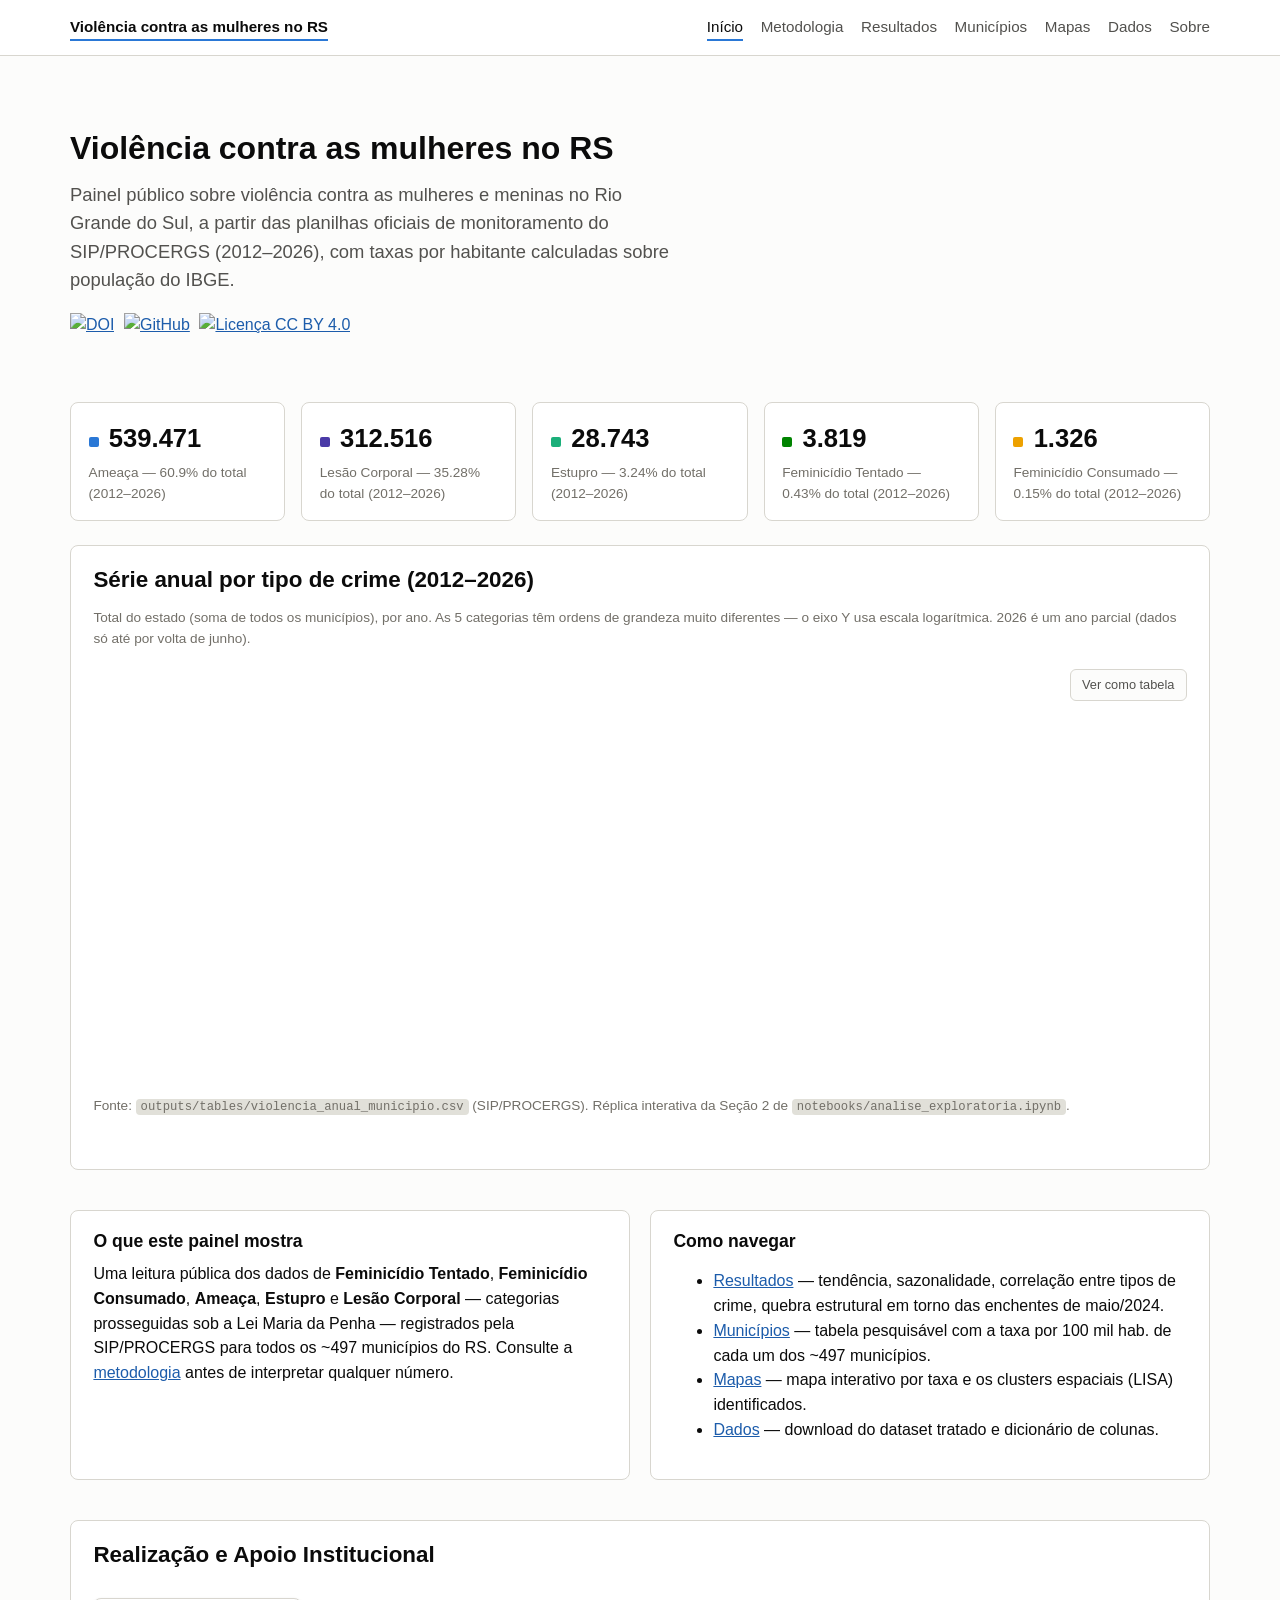
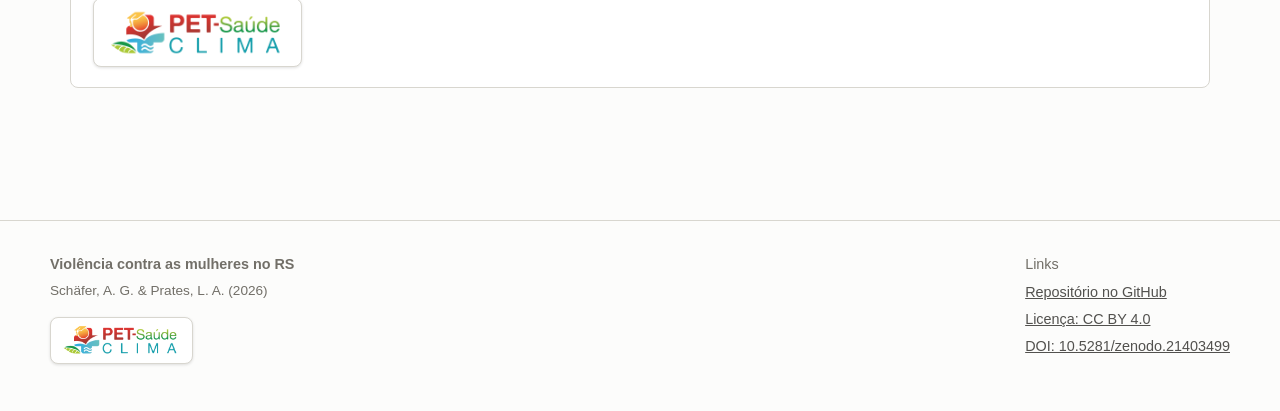
==== docs/index.html @ ee433ec4 "Adiciona portal público (GitHub Pages) e dataset tratado Instrumenta analise_exploratoria.ipynb e an" ====
<!doctype html>
<html lang="pt-BR">
<head>
<meta charset="utf-8">
<meta name="viewport" content="width=device-width, initial-scale=1">
<title>Violência contra as mulheres no RS</title>
<meta name="description" content="Painel público de dados sobre violência contra as mulheres e meninas no Rio Grande do Sul, a partir das planilhas do SIP/PROCERGS (2012-2026).">
<link rel="icon" type="image/x-icon" href="assets/img/favicon.ico">
<link rel="icon" type="image/png" sizes="32x32" href="assets/img/favicon-32.png">
<link rel="icon" type="image/png" sizes="16x16" href="assets/img/favicon-16.png">
<link rel="apple-touch-icon" href="assets/img/apple-touch-icon.png">
<meta name="theme-color" content="#0b0b0b">
<link rel="canonical" href="https://alexandrogschafer.github.io/violencia-mulheres-rs/index.html">
<meta property="og:type" content="website">
<meta property="og:site_name" content="Violência contra as mulheres no RS">
<meta property="og:locale" content="pt_BR">
<meta property="og:title" content="Violência contra as mulheres no RS">
<meta property="og:description" content="Painel público de dados sobre violência contra as mulheres e meninas no Rio Grande do Sul, a partir das planilhas do SIP/PROCERGS (2012-2026).">
<meta property="og:url" content="https://alexandrogschafer.github.io/violencia-mulheres-rs/index.html">
<meta property="og:image" content="https://alexandrogschafer.github.io/violencia-mulheres-rs/assets/img/og-cover.png">
<meta name="twitter:card" content="summary_large_image">
<meta name="twitter:title" content="Violência contra as mulheres no RS">
<meta name="twitter:description" content="Painel público de dados sobre violência contra as mulheres e meninas no Rio Grande do Sul, a partir das planilhas do SIP/PROCERGS (2012-2026).">
<meta name="twitter:image" content="https://alexandrogschafer.github.io/violencia-mulheres-rs/assets/img/og-cover.png">
<link rel="stylesheet" href="assets/css/site.css">
</head>
<body>
<a href="#main-content" class="skip-link">Pular para o conteúdo</a>
<header class="site-header">
  <nav class="site-nav">
    <span class="brand"><a href="index.html">Violência contra as mulheres no RS</a></span>
    <ul>
      <li><a href="index.html">Início</a></li>
      <li><a href="metodologia.html">Metodologia</a></li>
      <li><a href="resultados.html">Resultados</a></li>
      <li><a href="municipios.html">Municípios</a></li>
      <li><a href="mapas.html">Mapas</a></li>
      <li><a href="dados.html">Dados</a></li>
      <li><a href="sobre.html">Sobre</a></li>
    </ul>
  </nav>
</header>

<main id="main-content">
  <section class="hero">
    <h1>Violência contra as mulheres no RS</h1>
    <p class="lede">
      Painel público sobre violência contra as mulheres e meninas no Rio Grande do Sul,
      a partir das planilhas oficiais de monitoramento do SIP/PROCERGS (2012–2026), com
      taxas por habitante calculadas sobre população do IBGE.
    </p>
    <div class="badges">
      <a href="https://doi.org/10.5281/zenodo.21403499"><img alt="DOI" src="https://zenodo.org/badge/DOI/10.5281/zenodo.21403499.svg"></a>
      <a href="https://github.com/Alexandrogschafer/violencia-mulheres-rs"><img alt="GitHub" src="https://img.shields.io/badge/GitHub-reposit%C3%B3rio-181717?logo=github"></a>
      <a href="https://github.com/Alexandrogschafer/violencia-mulheres-rs/blob/master/LICENSE"><img alt="Licença CC BY 4.0" src="https://img.shields.io/badge/licen%C3%A7a-CC%20BY%204.0-lightgrey"></a>
    </div>
  </section>

  <div id="totais-tiles" class="stat-row" aria-label="Total de casos por tipo de crime, 2012-2026"></div>

  <section class="card">
    <h2>Série anual por tipo de crime (2012–2026)</h2>
    <p class="muted small">
      Total do estado (soma de todos os municípios), por ano. As 5 categorias têm ordens
      de grandeza muito diferentes — o eixo Y usa escala logarítmica.
      2026 é um ano parcial (dados só até por volta de junho).
    </p>
    <figure class="chart-figure" id="fig-trend">
      <div class="chart-toolbar">
        <button class="btn-toggle" type="button" aria-pressed="false">Ver como tabela</button>
      </div>
      <div class="chart-canvas-wrap" style="height:380px">
        <canvas id="chart-trend" role="img" aria-label="Série anual de casos por tipo de crime, 2012 a 2026"></canvas>
      </div>
      <div class="table-view" id="table-trend"></div>
      <figcaption>
        Fonte: <code>outputs/tables/violencia_anual_municipio.csv</code> (SIP/PROCERGS). Réplica
        interativa da Seção 2 de <code>notebooks/analise_exploratoria.ipynb</code>.
      </figcaption>
    </figure>
  </section>

  <section class="grid-2">
    <div class="card">
      <h3>O que este painel mostra</h3>
      <p>
        Uma leitura pública dos dados de <strong>Feminicídio Tentado</strong>,
        <strong>Feminicídio Consumado</strong>, <strong>Ameaça</strong>, <strong>Estupro</strong>
        e <strong>Lesão Corporal</strong> — categorias prosseguidas sob a Lei Maria da Penha —
        registrados pela SIP/PROCERGS para todos os ~497 municípios do RS.
        Consulte a <a href="metodologia.html">metodologia</a> antes de interpretar qualquer número.
      </p>
    </div>
    <div class="card">
      <h3>Como navegar</h3>
      <ul>
        <li><a href="resultados.html">Resultados</a> — tendência, sazonalidade, correlação entre tipos de crime, quebra estrutural em torno das enchentes de maio/2024.</li>
        <li><a href="municipios.html">Municípios</a> — tabela pesquisável com a taxa por 100 mil hab. de cada um dos ~497 municípios.</li>
        <li><a href="mapas.html">Mapas</a> — mapa interativo por taxa e os clusters espaciais (LISA) identificados.</li>
        <li><a href="dados.html">Dados</a> — download do dataset tratado e dicionário de colunas.</li>
      </ul>
    </div>
  </section>

  <section class="card institutional-section">
    <h2>Realização e Apoio Institucional</h2>
    <div class="institutional-logo">
      <img src="assets/img/logo_petclima.png" alt="Logotipo do PET Saúde Clima" width="772" height="212">
    </div>
  </section>
</main>

<footer class="site-footer">
  <div class="footer-inner">
    <div class="footer-brand">
      <strong>Violência contra as mulheres no RS</strong>
      <p class="muted small">Schäfer, A. G. &amp; Prates, L. A. (2026)</p>
      <div class="institutional-logo footer-logo">
        <img src="assets/img/logo_petclima.png" alt="Logotipo do PET Saúde Clima" width="772" height="212">
      </div>
    </div>
    <div>
      <span class="muted">Links</span>
      <ul>
        <li><a href="https://github.com/Alexandrogschafer/violencia-mulheres-rs">Repositório no GitHub</a></li>
        <li><a href="https://github.com/Alexandrogschafer/violencia-mulheres-rs/blob/master/LICENSE">Licença: CC BY 4.0</a></li>
        <li><a href="https://doi.org/10.5281/zenodo.21403499">DOI: 10.5281/zenodo.21403499</a></li>
      </ul>
    </div>
  </div>
</footer>

<script src="https://cdn.jsdelivr.net/npm/chart.js@4.4.4/dist/chart.umd.min.js"></script>
<script src="assets/js/charts.js"></script>
<script src="assets/js/tables.js"></script>
<script src="assets/js/nav.js"></script>
<script>
(async function () {
  const totaisPorTipo = await fetch("assets/data/tables/totais_por_tipo.json").then(r => r.json());
  const serieAnual = await fetch("assets/data/tables/totais_anuais_estado.json").then(r => r.json());

  // Tiles de headline: total de casos por tipo, 2012-2026.
  const tilesEl = document.getElementById("totais-tiles");
  totaisPorTipo
    .sort((a, b) => b.casos_total - a.casos_total)
    .forEach(row => {
      const tile = document.createElement("div");
      tile.className = "stat-tile";
      tile.innerHTML = `
        <div class="value"><span class="swatch" style="background:${SiteCharts.crimeColor(row.tipo_crime)}"></span>${SiteCharts.fmtInt(row.casos_total)}</div>
        <div class="label">${row.tipo_crime} — ${row["participacao_%"]}% do total (2012–2026)</div>`;
      tilesEl.appendChild(tile);
    });

  // Gráfico de série anual (linha, escala log).
  const canvas = document.getElementById("chart-trend");
  SiteCharts.renderTrendChart(canvas, serieAnual, { logScale: true, showLegend: true });

  const tableEl = document.getElementById("table-trend");
  const tipos = [...new Set(serieAnual.map(d => d.tipo_crime))];
  const anos = [...new Set(serieAnual.map(d => d.ano))].sort();
  const linhas = anos.map(ano => {
    const linha = { ano };
    tipos.forEach(tipo => {
      const item = serieAnual.find(d => d.ano === ano && d.tipo_crime === tipo);
      linha[tipo] = item ? item.casos_total : null;
    });
    return linha;
  });
  const colunas = [{ key: "ano", label: "Ano", numeric: true }].concat(
    tipos.map(tipo => ({ key: tipo, label: tipo, numeric: true, format: v => v == null ? "—" : SiteCharts.fmtInt(v) }))
  );
  SiteTables.renderTable(tableEl, colunas, linhas, { defaultSort: { key: "ano", dir: "desc" } });
  SiteTables.wireToggle(document.getElementById("fig-trend"));
})();
</script>
</body>
</html>
---- docs/assets/css/site.css ----
/* Portal — Violência contra as mulheres no RS
   Paleta: mesma identidade usada em todas as notebooks (CRIME_COLORS),
   validada com o script de acessibilidade de cor (validate_palette.js)
   para claro e escuro — ver notas no README do repositório. */

:root {
  --surface: #fcfcfb;
  --surface-raised: #ffffff;
  --ink-primary: #0b0b0b;
  --ink-secondary: #52514e;
  --muted: #726f68;
  --grid: #e1e0d9;
  --border: #d8d6cf;
  --link: #1c5cab;
  --link-visited: #184f95;
  --danger: #b3312c;

  --crime-ameaca: #2a78d6;
  --crime-estupro: #1baf7a;
  --crime-fem-consumado: #eda100;
  --crime-fem-tentado: #008300;
  --crime-lesao: #4a3aa7;

  --font-sans: -apple-system, BlinkMacSystemFont, "Segoe UI", Roboto, Helvetica, Arial, sans-serif;
  --font-mono: ui-monospace, SFMono-Regular, Menlo, Consolas, monospace;

  --radius: 8px;
  --max-width: 1180px;
}

@media (prefers-color-scheme: dark) {
  :root {
    --surface: #1a1a19;
    --surface-raised: #232322;
    --ink-primary: #f2f1ee;
    --ink-secondary: #c9c7c0;
    --muted: #9a9890;
    --grid: #3a3937;
    --border: #43423f;
    --link: #7fb2f0;
    --link-visited: #a89be0;
    --danger: #e08883;

    --crime-fem-consumado: #bb8a28;
    --crime-lesao: #8a7ad1;
  }
}

* {
  box-sizing: border-box;
}

.skip-link {
  position: absolute;
  left: -9999px;
  top: 0;
  background: var(--ink-primary);
  color: var(--surface);
  padding: 0.7rem 1.1rem;
  z-index: 100;
  border-radius: 0 0 6px 0;
  text-decoration: none;
  font-size: 0.9rem;
}
.skip-link:focus {
  left: 0;
}

/* Indicador de foco visível e consistente para navegação por teclado --
   nunca removido (sem outline:none em nenhum seletor deste arquivo). */
a:focus-visible,
button:focus-visible,
select:focus-visible,
th[tabindex]:focus-visible,
input:focus-visible {
  outline: 2px solid var(--crime-ameaca);
  outline-offset: 2px;
}

html {
  scroll-behavior: smooth;
}

body {
  margin: 0;
  background: var(--surface);
  color: var(--ink-primary);
  font-family: var(--font-sans);
  line-height: 1.55;
  font-size: 16px;
}

img {
  max-width: 100%;
  height: auto;
}

a {
  color: var(--link);
}
a:visited {
  color: var(--link-visited);
}

h1, h2, h3, h4 {
  line-height: 1.25;
  font-weight: 700;
  color: var(--ink-primary);
}
h1 { font-size: 2rem; margin: 0 0 0.4em; }
h2 { font-size: 1.4rem; margin: 2rem 0 0.6em; }
h3 { font-size: 1.1rem; margin: 1.5rem 0 0.5em; }

p { margin: 0 0 1em; }

.muted { color: var(--muted); }
.small { font-size: 0.85rem; }

code, pre {
  font-family: var(--font-mono);
  font-size: 0.9em;
}
code {
  background: var(--grid);
  padding: 0.1em 0.4em;
  border-radius: 4px;
}

/* ---------- layout ---------- */

.site-header {
  border-bottom: 1px solid var(--border);
  background: var(--surface-raised);
  position: sticky;
  top: 0;
  z-index: 10;
}

.site-nav {
  max-width: var(--max-width);
  margin: 0 auto;
  padding: 0.9rem 1.25rem;
  display: flex;
  align-items: center;
  gap: 1.25rem;
  flex-wrap: wrap;
}

.site-nav .brand {
  font-weight: 700;
  font-size: 1.05rem;
  margin-right: auto;
  white-space: nowrap;
}
.site-nav .brand a {
  color: var(--ink-primary);
  text-decoration: none;
}

.site-nav ul {
  list-style: none;
  display: flex;
  gap: 1.1rem;
  margin: 0;
  padding: 0;
  flex-wrap: wrap;
}

.site-nav a {
  text-decoration: none;
  color: var(--ink-secondary);
  font-size: 0.95rem;
  padding: 0.25rem 0;
  border-bottom: 2px solid transparent;
}
.site-nav a:hover,
.site-nav a[aria-current="page"] {
  color: var(--ink-primary);
  border-bottom-color: var(--crime-ameaca);
}

main {
  max-width: var(--max-width);
  margin: 0 auto;
  padding: 2rem 1.25rem 4rem;
}

.hero {
  padding: 2.5rem 0 1.5rem;
}
.hero p.lede {
  font-size: 1.15rem;
  color: var(--ink-secondary);
  max-width: 60ch;
}

.badges {
  display: flex;
  gap: 0.6rem;
  flex-wrap: wrap;
  margin: 1rem 0;
}
.badges img { display: block; }

.site-footer {
  border-top: 1px solid var(--border);
  margin-top: 3rem;
  padding: 2rem 1.25rem 3rem;
  color: var(--muted);
  font-size: 0.9rem;
}
.site-footer .footer-inner {
  max-width: var(--max-width);
  margin: 0 auto;
  display: flex;
  flex-wrap: wrap;
  gap: 1.5rem;
  justify-content: space-between;
}
.site-footer a { color: var(--ink-secondary); }
.site-footer ul {
  list-style: none;
  margin: 0.4em 0 0;
  padding: 0;
}
.site-footer li { margin-bottom: 0.3em; }
.footer-brand p { margin: 0.3em 0 0.6em; }

/* ---------- logotipo institucional (PET Saúde Clima) ----------
   A imagem tem fundo branco opaco (sem alfa) -- em vez de deixá-la "flutuar"
   sobre o fundo escuro do tema dark, ela fica num cartão branco fixo (mesma
   linguagem visual dos .card do site: borda + raio + sombra sutil), o que
   funciona igual nos dois temas e nunca destoa. */
.institutional-logo {
  display: inline-flex;
  align-items: center;
  background: #ffffff;
  border: 1px solid var(--border);
  border-radius: 8px;
  padding: 0.6rem 1rem;
  box-shadow: 0 1px 3px rgba(0, 0, 0, 0.12);
  margin-top: 0.75rem;
  max-width: 100%;
}
.institutional-logo img {
  display: block;
  height: 48px;
  width: auto;
  max-width: 100%;
}
.institutional-section {
  display: flex;
  flex-direction: column;
  align-items: flex-start;
  gap: 0.25rem;
}

.footer-logo {
  padding: 0.4rem 0.75rem;
  margin-top: 0.5rem;
}
.footer-logo img {
  height: 32px;
}

@media (max-width: 640px) {
  .institutional-logo img { height: 38px; }
  .footer-logo img { height: 26px; }
}

/* ---------- cards / grid ---------- */

.card {
  background: var(--surface-raised);
  border: 1px solid var(--border);
  border-radius: var(--radius);
  padding: 1.25rem 1.4rem;
  margin: 1.25rem 0;
}

.card > h3:first-child,
.card > h2:first-child {
  margin-top: 0;
}

.grid-2 {
  display: grid;
  grid-template-columns: repeat(auto-fit, minmax(280px, 1fr));
  gap: 1.25rem;
}

.stat-row {
  display: grid;
  grid-template-columns: repeat(auto-fit, minmax(160px, 1fr));
  gap: 1rem;
  margin: 1.5rem 0;
}
.stat-tile {
  background: var(--surface-raised);
  border: 1px solid var(--border);
  border-radius: var(--radius);
  padding: 1rem 1.1rem;
}
.stat-tile .value {
  font-size: 1.6rem;
  font-weight: 700;
  font-variant-numeric: tabular-nums;
}
.stat-tile .label {
  color: var(--muted);
  font-size: 0.85rem;
  margin-top: 0.2rem;
}
.stat-tile .swatch {
  display: inline-block;
  width: 10px;
  height: 10px;
  border-radius: 2px;
  margin-right: 0.4em;
}

/* ---------- chart figure + table-view toggle ---------- */

figure.chart-figure {
  margin: 1.25rem 0 2rem;
}
figure.chart-figure figcaption {
  color: var(--muted);
  font-size: 0.85rem;
  margin-top: 0.5rem;
}
.chart-canvas-wrap {
  position: relative;
  width: 100%;
}
.chart-toolbar {
  display: flex;
  justify-content: flex-end;
  gap: 0.5rem;
  margin-bottom: 0.4rem;
}

button.btn-toggle {
  font: inherit;
  font-size: 0.8rem;
  background: var(--surface);
  border: 1px solid var(--border);
  color: var(--ink-secondary);
  border-radius: 6px;
  padding: 0.3rem 0.7rem;
  cursor: pointer;
}
button.btn-toggle:hover {
  border-color: var(--muted);
  color: var(--ink-primary);
}
button.btn-toggle[aria-pressed="true"] {
  background: var(--ink-primary);
  color: var(--surface);
  border-color: var(--ink-primary);
}

.table-view {
  display: none;
}
.table-view.is-visible {
  display: block;
}
.chart-canvas-wrap.is-hidden {
  display: none;
}

/* ---------- tables ---------- */

table {
  width: 100%;
  border-collapse: collapse;
  font-size: 0.92rem;
}
caption {
  text-align: left;
  color: var(--muted);
  font-size: 0.85rem;
  margin-bottom: 0.5rem;
}
th, td {
  text-align: left;
  padding: 0.5rem 0.7rem;
  border-bottom: 1px solid var(--grid);
  font-variant-numeric: tabular-nums;
}
th {
  color: var(--ink-secondary);
  font-weight: 600;
  white-space: nowrap;
}
tbody tr:hover {
  background: var(--grid);
}

.table-scroll {
  overflow-x: auto;
  border: 1px solid var(--border);
  border-radius: var(--radius);
}
.table-scroll table {
  min-width: 640px;
}

th[data-sort] {
  cursor: pointer;
  user-select: none;
}
th[data-sort]::after {
  content: "⇅";
  color: var(--muted);
  margin-left: 0.35em;
  font-size: 0.8em;
}
th[data-sort="asc"]::after { content: "↑"; color: var(--ink-primary); }
th[data-sort="desc"]::after { content: "↓"; color: var(--ink-primary); }

.table-controls {
  display: flex;
  gap: 0.75rem;
  align-items: center;
  flex-wrap: wrap;
  margin: 1rem 0;
}
.table-controls input[type="search"],
.table-controls select {
  font: inherit;
  padding: 0.45rem 0.7rem;
  border: 1px solid var(--border);
  border-radius: 6px;
  background: var(--surface-raised);
  color: var(--ink-primary);
}
.table-controls input[type="search"] {
  flex: 1;
  min-width: 200px;
}
.table-meta {
  color: var(--muted);
  font-size: 0.85rem;
}

/* ---------- legend ---------- */

.legend {
  display: flex;
  flex-wrap: wrap;
  gap: 0.9rem;
  font-size: 0.85rem;
  color: var(--ink-secondary);
  margin: 0.5rem 0 1rem;
}
.legend .item {
  display: flex;
  align-items: center;
  gap: 0.4em;
}
.legend .swatch {
  width: 12px;
  height: 12px;
  border-radius: 3px;
  flex: none;
}

/* ---------- callouts ---------- */

.callout {
  border-left: 3px solid var(--crime-ameaca);
  background: var(--surface-raised);
  border-radius: 0 var(--radius) var(--radius) 0;
  padding: 0.9rem 1.1rem;
  margin: 1.25rem 0;
  font-size: 0.95rem;
}
.callout.warn {
  border-left-color: var(--danger);
}
.callout h4 {
  margin: 0 0 0.4em;
  font-size: 0.95rem;
}

/* ---------- method tags ---------- */

.method-tag {
  display: inline-block;
  font-size: 0.78rem;
  font-family: var(--font-mono);
  background: var(--grid);
  color: var(--ink-secondary);
  border-radius: 4px;
  padding: 0.1em 0.5em;
  margin: 0 0.3em 0.3em 0;
}

.sig-yes { color: var(--crime-estupro); font-weight: 600; }
.sig-no { color: var(--muted); }

/* ---------- figure gallery ---------- */

.gallery {
  display: grid;
  grid-template-columns: repeat(auto-fit, minmax(280px, 1fr));
  gap: 1.25rem;
  margin: 1.25rem 0;
}
.gallery figure {
  margin: 0;
  background: var(--surface-raised);
  border: 1px solid var(--border);
  border-radius: var(--radius);
  overflow: hidden;
}
.gallery figure img {
  display: block;
  width: 100%;
}
.gallery figcaption {
  padding: 0.6rem 0.8rem;
  font-size: 0.85rem;
  color: var(--ink-secondary);
}

/* ---------- map ---------- */

#map {
  width: 100%;
  height: 560px;
  border-radius: var(--radius);
  border: 1px solid var(--border);
}
.map-controls {
  display: flex;
  gap: 0.75rem;
  align-items: center;
  flex-wrap: wrap;
  margin: 1rem 0;
}
.map-legend {
  background: var(--surface-raised);
  border: 1px solid var(--border);
  border-radius: 6px;
  padding: 0.5rem 0.75rem;
  font-size: 0.8rem;
  line-height: 1.9;
}
.map-legend .ramp {
  display: inline-block;
  width: 14px;
  height: 14px;
  margin-right: 0.4em;
  vertical-align: middle;
  border-radius: 2px;
}

@media (max-width: 640px) {
  .site-nav { gap: 0.6rem 1rem; }
  h1 { font-size: 1.6rem; }
  #map { height: 420px; }
}
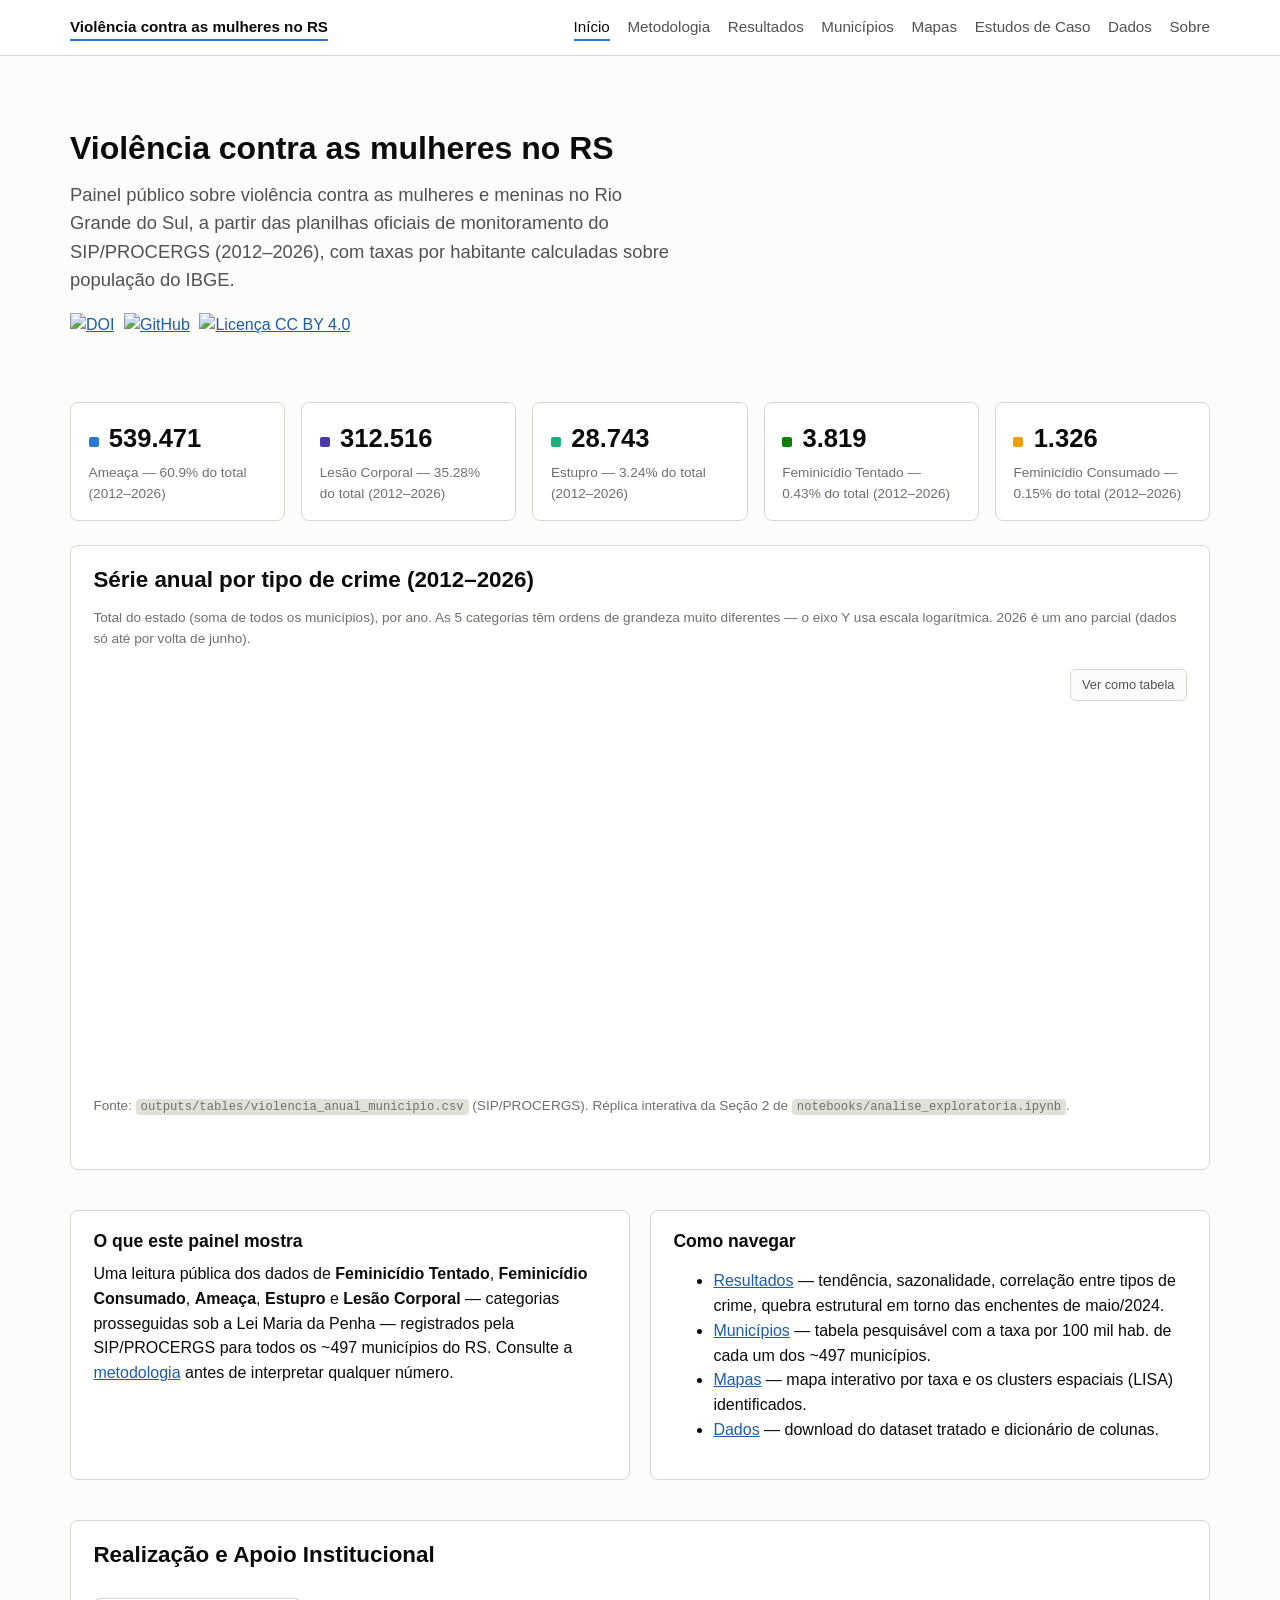
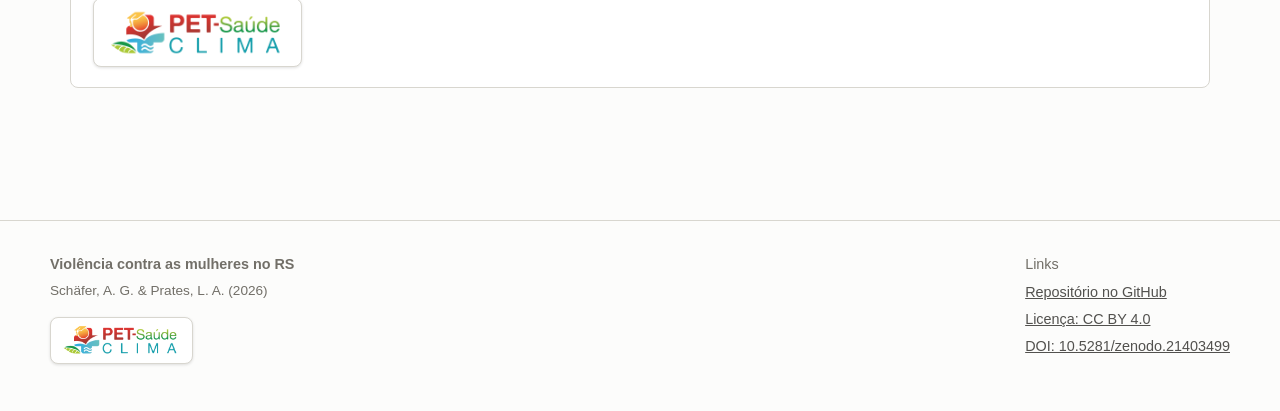
==== commit 88bf9d45: "Adiciona página Estudos de Caso ao portal e atualiza README Instrumenta estudo_uruguaiana.ipynb para" ====
--- a/docs/index.html
+++ b/docs/index.html
@@ -35,6 +35,7 @@
       <li><a href="resultados.html">Resultados</a></li>
       <li><a href="municipios.html">Municípios</a></li>
       <li><a href="mapas.html">Mapas</a></li>
+      <li><a href="estudos-de-caso.html">Estudos de Caso</a></li>
       <li><a href="dados.html">Dados</a></li>
       <li><a href="sobre.html">Sobre</a></li>
     </ul>
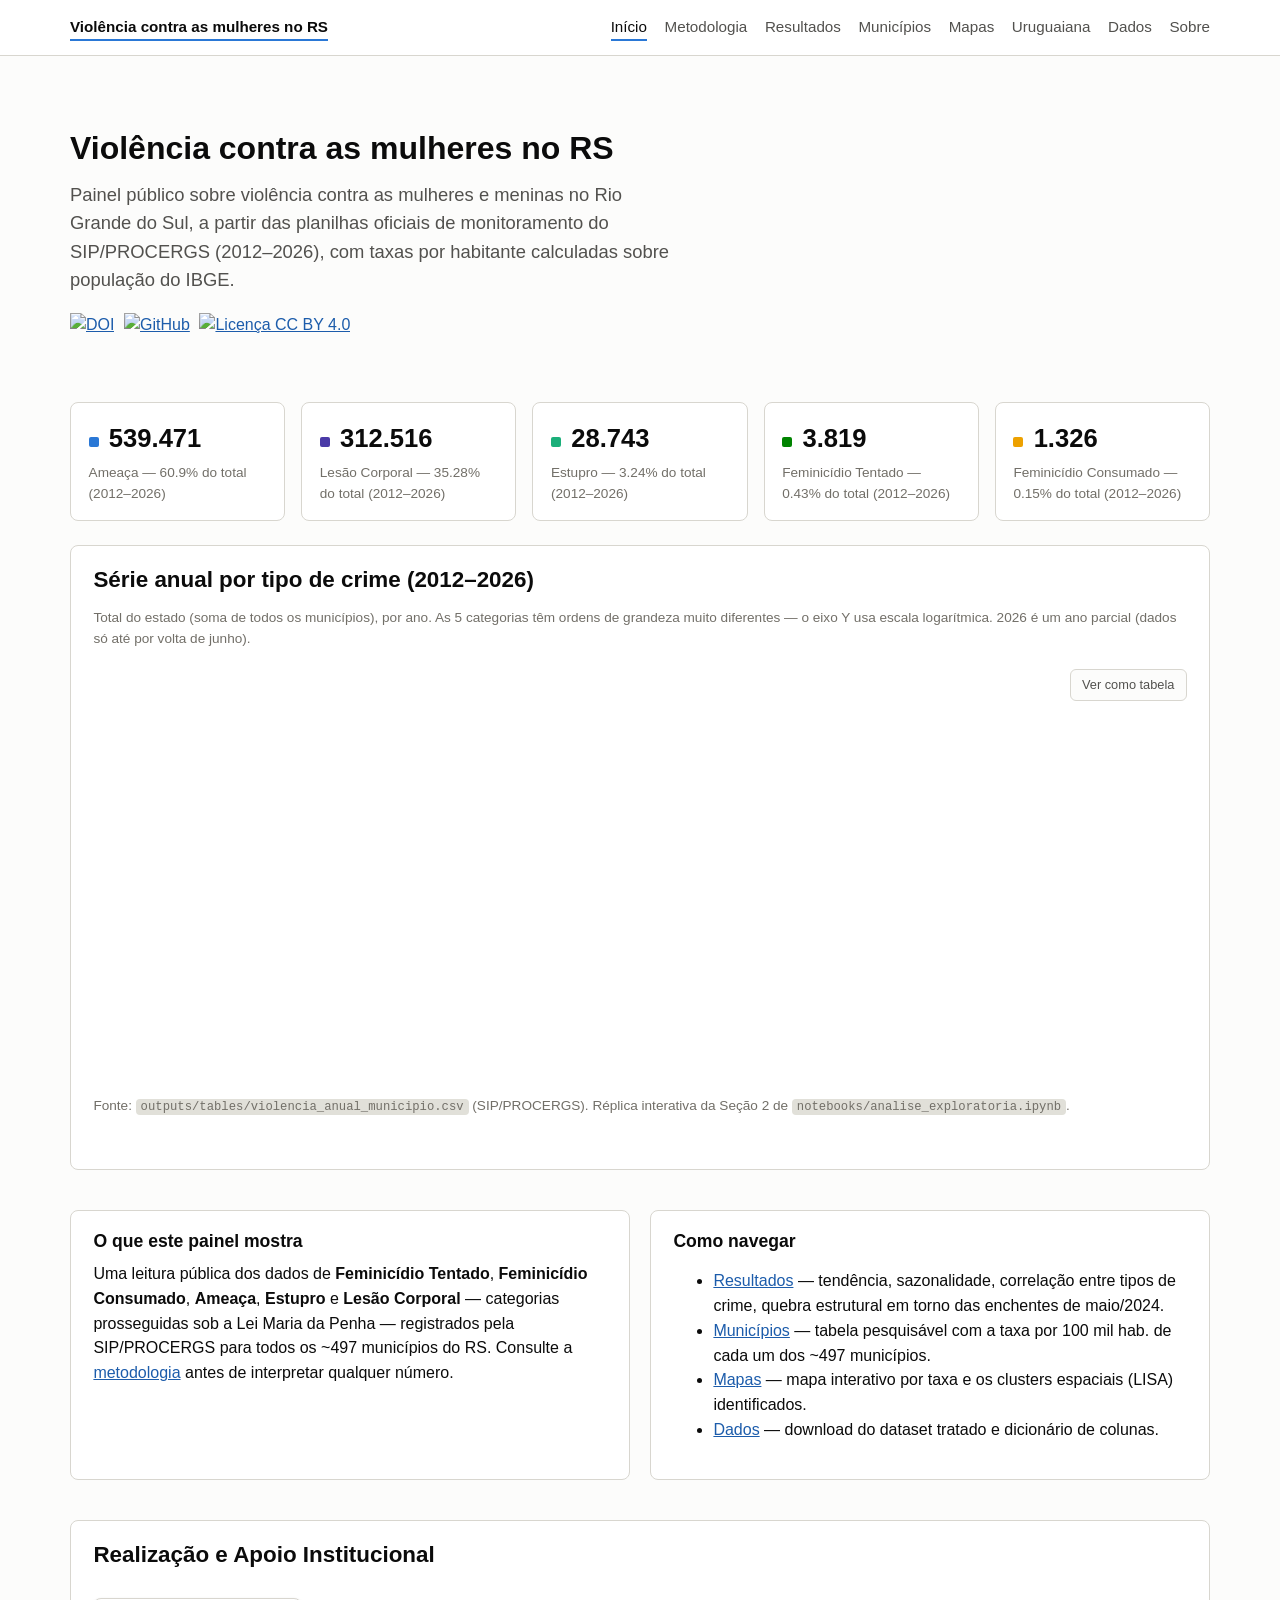
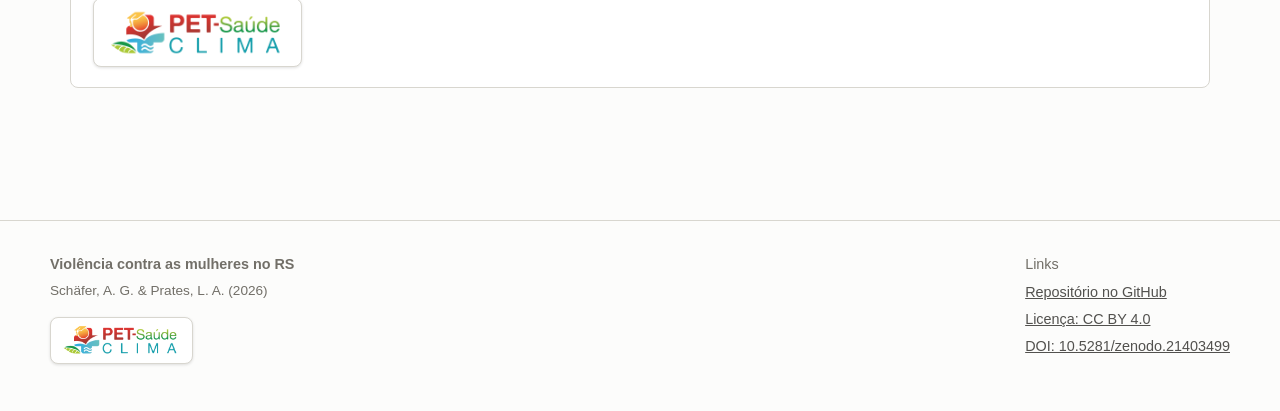
==== commit 6ad1aecd: "Simplifica página de Uruguaiana e corrige legenda LISA de Lesão Corporal Reestrutura a página de est" ====
--- a/docs/index.html
+++ b/docs/index.html
@@ -35,7 +35,7 @@
       <li><a href="resultados.html">Resultados</a></li>
       <li><a href="municipios.html">Municípios</a></li>
       <li><a href="mapas.html">Mapas</a></li>
-      <li><a href="estudos-de-caso.html">Estudos de Caso</a></li>
+      <li><a href="estudos-de-caso.html">Uruguaiana</a></li>
       <li><a href="dados.html">Dados</a></li>
       <li><a href="sobre.html">Sobre</a></li>
     </ul>
--- a/docs/assets/css/site.css
+++ b/docs/assets/css/site.css
@@ -558,8 +558,75 @@
   border-radius: 2px;
 }
 
+/* ---------- lista de comparação (estudos de caso) ---------- */
+
+.compare-list {
+  display: flex;
+  flex-direction: column;
+  gap: 0.6rem;
+  margin: 1rem 0;
+}
+.compare-item {
+  display: flex;
+  align-items: center;
+  gap: 0.75rem;
+  flex-wrap: wrap;
+  background: var(--surface-raised);
+  border: 1px solid var(--border);
+  border-radius: var(--radius);
+  padding: 0.75rem 1rem;
+}
+.compare-item .swatch {
+  width: 12px;
+  height: 12px;
+  border-radius: 3px;
+  flex: none;
+}
+.compare-tipo {
+  font-weight: 600;
+  min-width: 150px;
+}
+.compare-label {
+  font-weight: 600;
+  color: var(--ink-primary);
+}
+.compare-valor {
+  margin-left: auto;
+  white-space: nowrap;
+}
+
+/* ---------- botões de chamada (CTA) ---------- */
+
+.cta-row {
+  display: flex;
+  gap: 1rem;
+  align-items: center;
+  flex-wrap: wrap;
+  margin: 1.25rem 0;
+}
+.btn-primary {
+  display: inline-block;
+  background: var(--ink-primary);
+  color: var(--surface);
+  font-weight: 600;
+  font-size: 0.95rem;
+  padding: 0.85rem 1.5rem;
+  border-radius: var(--radius);
+  text-decoration: none;
+}
+.btn-primary:visited { color: var(--surface); }
+.btn-primary:hover { opacity: 0.85; }
+.btn-secondary {
+  display: inline-block;
+  color: var(--link);
+  font-weight: 600;
+  font-size: 0.9rem;
+  text-decoration: none;
+}
+
 @media (max-width: 640px) {
   .site-nav { gap: 0.6rem 1rem; }
   h1 { font-size: 1.6rem; }
   #map { height: 420px; }
-}
+  .compare-valor { margin-left: 0; }
+}
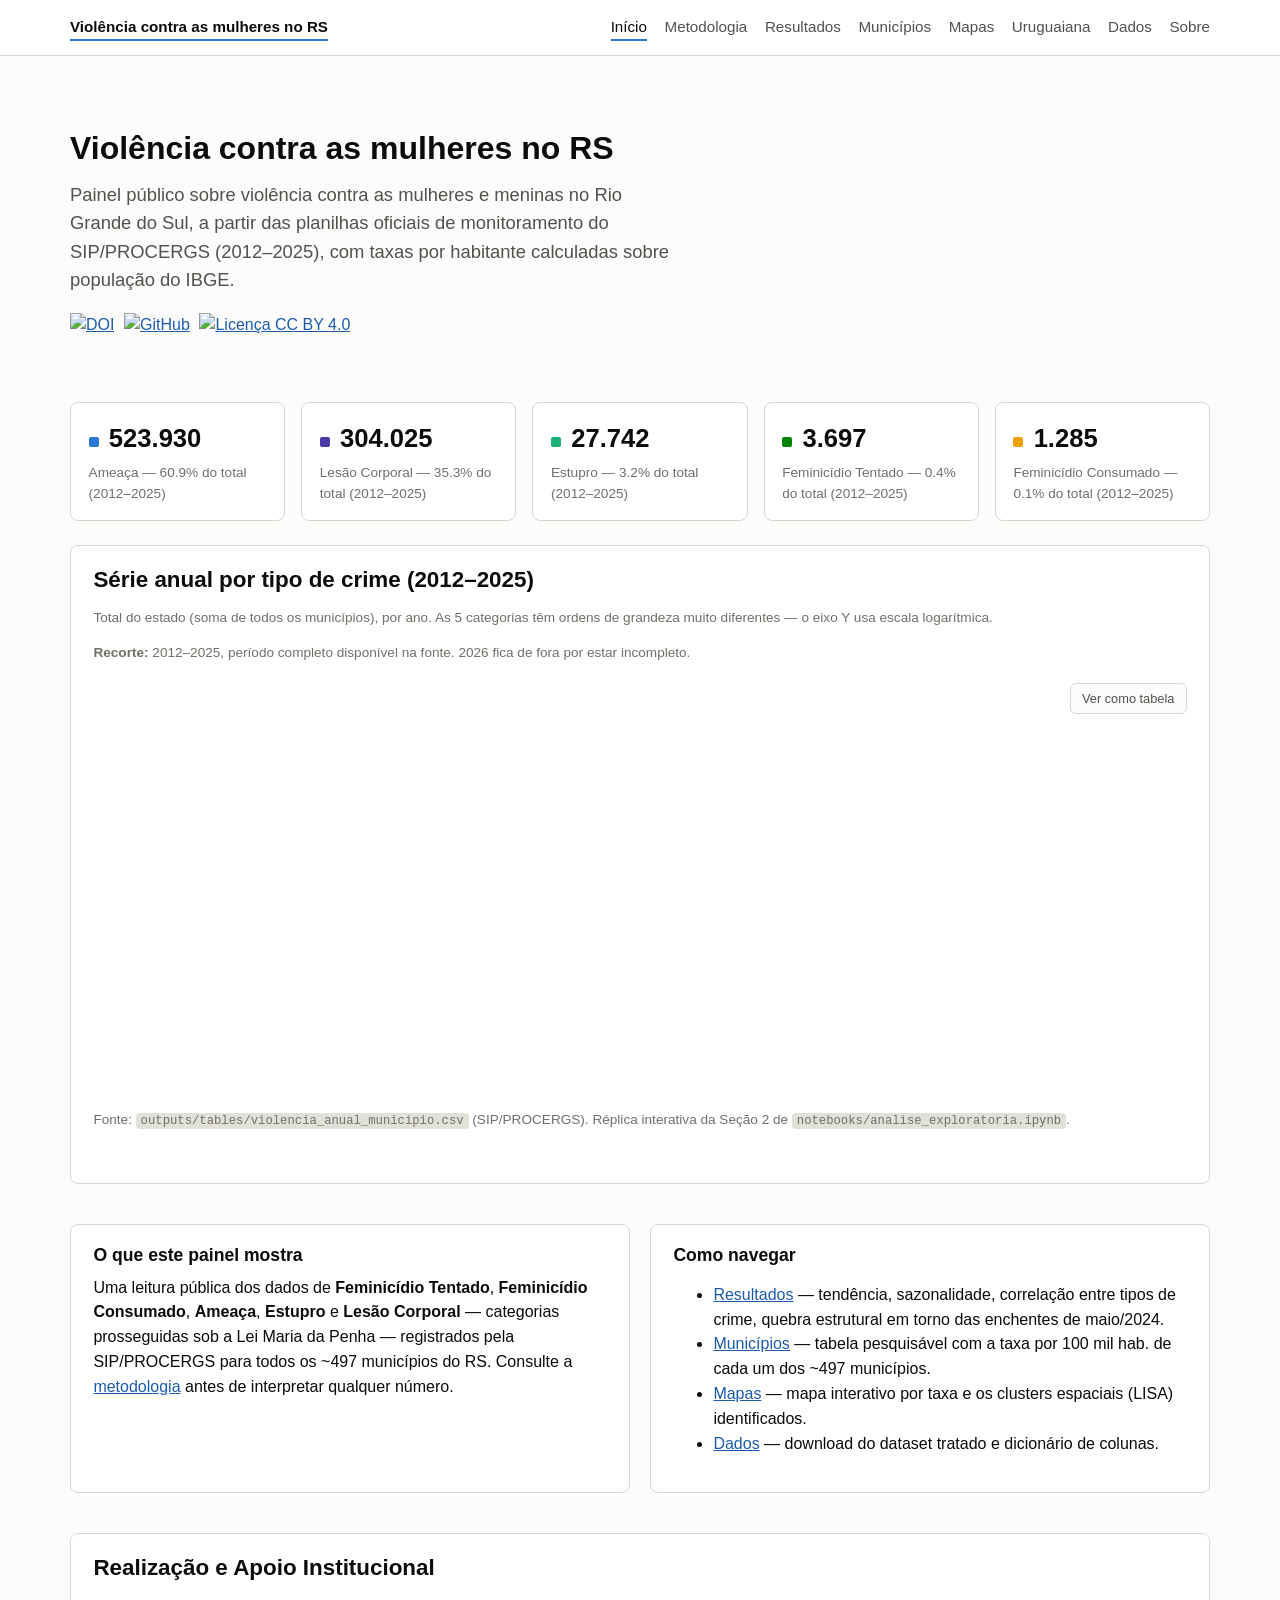
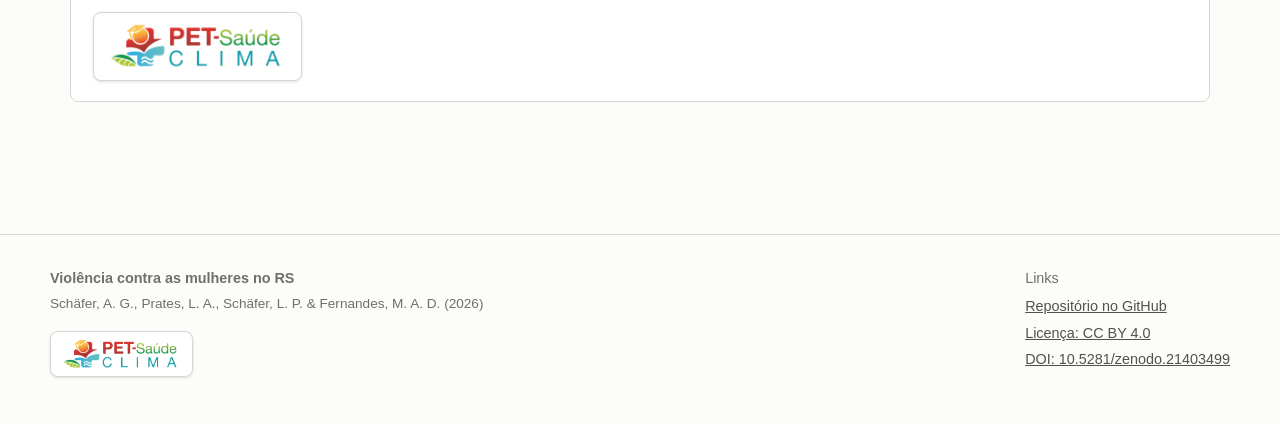
==== commit bd1cba83: "Adiciona notas de recorte temporal e atualiza autoria para quatro nomes Dez notas de recorte (".mute" ====
--- a/docs/index.html
+++ b/docs/index.html
@@ -4,7 +4,7 @@
 <meta charset="utf-8">
 <meta name="viewport" content="width=device-width, initial-scale=1">
 <title>Violência contra as mulheres no RS</title>
-<meta name="description" content="Painel público de dados sobre violência contra as mulheres e meninas no Rio Grande do Sul, a partir das planilhas do SIP/PROCERGS (2012-2026).">
+<meta name="description" content="Painel público de dados sobre violência contra as mulheres e meninas no Rio Grande do Sul, a partir das planilhas do SIP/PROCERGS (2012-2025).">
 <link rel="icon" type="image/x-icon" href="assets/img/favicon.ico">
 <link rel="icon" type="image/png" sizes="32x32" href="assets/img/favicon-32.png">
 <link rel="icon" type="image/png" sizes="16x16" href="assets/img/favicon-16.png">
@@ -15,12 +15,12 @@
 <meta property="og:site_name" content="Violência contra as mulheres no RS">
 <meta property="og:locale" content="pt_BR">
 <meta property="og:title" content="Violência contra as mulheres no RS">
-<meta property="og:description" content="Painel público de dados sobre violência contra as mulheres e meninas no Rio Grande do Sul, a partir das planilhas do SIP/PROCERGS (2012-2026).">
+<meta property="og:description" content="Painel público de dados sobre violência contra as mulheres e meninas no Rio Grande do Sul, a partir das planilhas do SIP/PROCERGS (2012-2025).">
 <meta property="og:url" content="https://alexandrogschafer.github.io/violencia-mulheres-rs/index.html">
 <meta property="og:image" content="https://alexandrogschafer.github.io/violencia-mulheres-rs/assets/img/og-cover.png">
 <meta name="twitter:card" content="summary_large_image">
 <meta name="twitter:title" content="Violência contra as mulheres no RS">
-<meta name="twitter:description" content="Painel público de dados sobre violência contra as mulheres e meninas no Rio Grande do Sul, a partir das planilhas do SIP/PROCERGS (2012-2026).">
+<meta name="twitter:description" content="Painel público de dados sobre violência contra as mulheres e meninas no Rio Grande do Sul, a partir das planilhas do SIP/PROCERGS (2012-2025).">
 <meta name="twitter:image" content="https://alexandrogschafer.github.io/violencia-mulheres-rs/assets/img/og-cover.png">
 <link rel="stylesheet" href="assets/css/site.css">
 </head>
@@ -47,7 +47,7 @@
     <h1>Violência contra as mulheres no RS</h1>
     <p class="lede">
       Painel público sobre violência contra as mulheres e meninas no Rio Grande do Sul,
-      a partir das planilhas oficiais de monitoramento do SIP/PROCERGS (2012–2026), com
+      a partir das planilhas oficiais de monitoramento do SIP/PROCERGS (2012–2025), com
       taxas por habitante calculadas sobre população do IBGE.
     </p>
     <div class="badges">
@@ -57,21 +57,21 @@
     </div>
   </section>
 
-  <div id="totais-tiles" class="stat-row" aria-label="Total de casos por tipo de crime, 2012-2026"></div>
+  <div id="totais-tiles" class="stat-row" aria-label="Total de casos por tipo de crime, 2012-2025"></div>
 
   <section class="card">
-    <h2>Série anual por tipo de crime (2012–2026)</h2>
+    <h2>Série anual por tipo de crime (2012–2025)</h2>
     <p class="muted small">
       Total do estado (soma de todos os municípios), por ano. As 5 categorias têm ordens
       de grandeza muito diferentes — o eixo Y usa escala logarítmica.
-      2026 é um ano parcial (dados só até por volta de junho).
     </p>
+    <p class="muted small"><strong>Recorte:</strong> 2012–2025, período completo disponível na fonte. 2026 fica de fora por estar incompleto.</p>
     <figure class="chart-figure" id="fig-trend">
       <div class="chart-toolbar">
         <button class="btn-toggle" type="button" aria-pressed="false">Ver como tabela</button>
       </div>
       <div class="chart-canvas-wrap" style="height:380px">
-        <canvas id="chart-trend" role="img" aria-label="Série anual de casos por tipo de crime, 2012 a 2026"></canvas>
+        <canvas id="chart-trend" role="img" aria-label="Série anual de casos por tipo de crime, 2012 a 2025"></canvas>
       </div>
       <div class="table-view" id="table-trend"></div>
       <figcaption>
@@ -115,7 +115,7 @@
   <div class="footer-inner">
     <div class="footer-brand">
       <strong>Violência contra as mulheres no RS</strong>
-      <p class="muted small">Schäfer, A. G. &amp; Prates, L. A. (2026)</p>
+      <p class="muted small">Schäfer, A. G., Prates, L. A., Schäfer, L. P. &amp; Fernandes, M. A. D. (2026)</p>
       <div class="institutional-logo footer-logo">
         <img src="assets/img/logo_petclima.png" alt="Logotipo do PET Saúde Clima" width="772" height="212">
       </div>
@@ -137,19 +137,34 @@
 <script src="assets/js/nav.js"></script>
 <script>
 (async function () {
-  const totaisPorTipo = await fetch("assets/data/tables/totais_por_tipo.json").then(r => r.json());
-  const serieAnual = await fetch("assets/data/tables/totais_anuais_estado.json").then(r => r.json());
+  const serieAnualCompleta = await fetch("assets/data/tables/totais_anuais_estado.json").then(r => r.json());
 
-  // Tiles de headline: total de casos por tipo, 2012-2026.
+  // Série histórica de index.html é a única exceção ao recorte de análise
+  // (2018-2025, ver periodo_padrao.py): aqui o objetivo é mostrar a evolução
+  // no maior período disponível, não testar significância -- por isso usa
+  // 2012-2025 (2012-2017 entra, 2026 sai por ser ano parcial). totais_por_
+  // tipo.json (Camada 1) inclui 2026 e não serve mais para os tiles; os
+  // totais por tipo abaixo são recalculados a partir da série já filtrada,
+  // para que tile e gráfico usem exatamente a mesma janela.
+  const serieAnual = serieAnualCompleta.filter(d => d.ano <= 2025);
+
+  // Tiles de headline: total de casos por tipo, 2012-2025.
+  const totaisPorTipo = {};
+  let totalGeral = 0;
+  serieAnual.forEach(d => {
+    totaisPorTipo[d.tipo_crime] = (totaisPorTipo[d.tipo_crime] || 0) + d.casos_total;
+    totalGeral += d.casos_total;
+  });
   const tilesEl = document.getElementById("totais-tiles");
-  totaisPorTipo
-    .sort((a, b) => b.casos_total - a.casos_total)
-    .forEach(row => {
+  Object.entries(totaisPorTipo)
+    .sort((a, b) => b[1] - a[1])
+    .forEach(([tipoCrime, casosTotal]) => {
+      const participacao = ((casosTotal / totalGeral) * 100).toFixed(1);
       const tile = document.createElement("div");
       tile.className = "stat-tile";
       tile.innerHTML = `
-        <div class="value"><span class="swatch" style="background:${SiteCharts.crimeColor(row.tipo_crime)}"></span>${SiteCharts.fmtInt(row.casos_total)}</div>
-        <div class="label">${row.tipo_crime} — ${row["participacao_%"]}% do total (2012–2026)</div>`;
+        <div class="value"><span class="swatch" style="background:${SiteCharts.crimeColor(tipoCrime)}"></span>${SiteCharts.fmtInt(casosTotal)}</div>
+        <div class="label">${tipoCrime} — ${participacao}% do total (2012–2025)</div>`;
       tilesEl.appendChild(tile);
     });
 
--- a/docs/assets/css/site.css
+++ b/docs/assets/css/site.css
@@ -526,9 +526,38 @@
   color: var(--ink-secondary);
 }
 
+/* Variante empilhada -- um gráfico por linha, ocupando a largura toda do
+   container (em vez do grid multi-coluna de .gallery). Para figuras largas
+   e baixas (small multiples), onde encolher para meia tela prejudica a
+   leitura de eixos/rótulos. */
+.gallery-stack {
+  display: flex;
+  flex-direction: column;
+  gap: 1.5rem;
+  margin: 1.25rem 0;
+}
+.gallery-stack figure {
+  margin: 0;
+  background: var(--surface-raised);
+  border: 1px solid var(--border);
+  border-radius: var(--radius);
+  overflow: hidden;
+}
+.gallery-stack figure img {
+  display: block;
+  width: 100%;
+  height: auto;
+}
+.gallery-stack figcaption {
+  padding: 0.6rem 0.9rem;
+  font-size: 0.85rem;
+  color: var(--ink-secondary);
+}
+
 /* ---------- map ---------- */
 
-#map {
+#map,
+.case-map {
   width: 100%;
   height: 560px;
   border-radius: var(--radius);
@@ -540,6 +569,9 @@
   align-items: center;
   flex-wrap: wrap;
   margin: 1rem 0;
+}
+.map-frame {
+  position: relative;
 }
 .map-legend {
   background: var(--surface-raised);
@@ -556,6 +588,23 @@
   margin-right: 0.4em;
   vertical-align: middle;
   border-radius: 2px;
+}
+/* Legenda sobreposta dentro do próprio mapa (canto inferior direito), em
+   vez de um bloco separado abaixo -- usada pelas páginas de estudo de
+   caso, que têm só um mapa focado (a página Mapas estadual mantém a
+   legenda como bloco separado, sem mudança). */
+.map-legend-overlay {
+  position: absolute;
+  bottom: 12px;
+  right: 12px;
+  z-index: 1000;
+  max-width: 260px;
+  box-shadow: 0 2px 8px rgba(0, 0, 0, 0.15);
+}
+.map-legend-title {
+  font-weight: 600;
+  color: var(--ink-primary);
+  margin-bottom: 0.3em;
 }
 
 /* ---------- lista de comparação (estudos de caso) ---------- */
@@ -627,6 +676,14 @@
 @media (max-width: 640px) {
   .site-nav { gap: 0.6rem 1rem; }
   h1 { font-size: 1.6rem; }
-  #map { height: 420px; }
+  #map,
+  .case-map { height: 420px; }
   .compare-valor { margin-left: 0; }
-}
+  .map-legend-overlay {
+    max-width: 190px;
+    font-size: 0.72rem;
+    right: 8px;
+    bottom: 8px;
+    padding: 0.4rem 0.6rem;
+  }
+}
